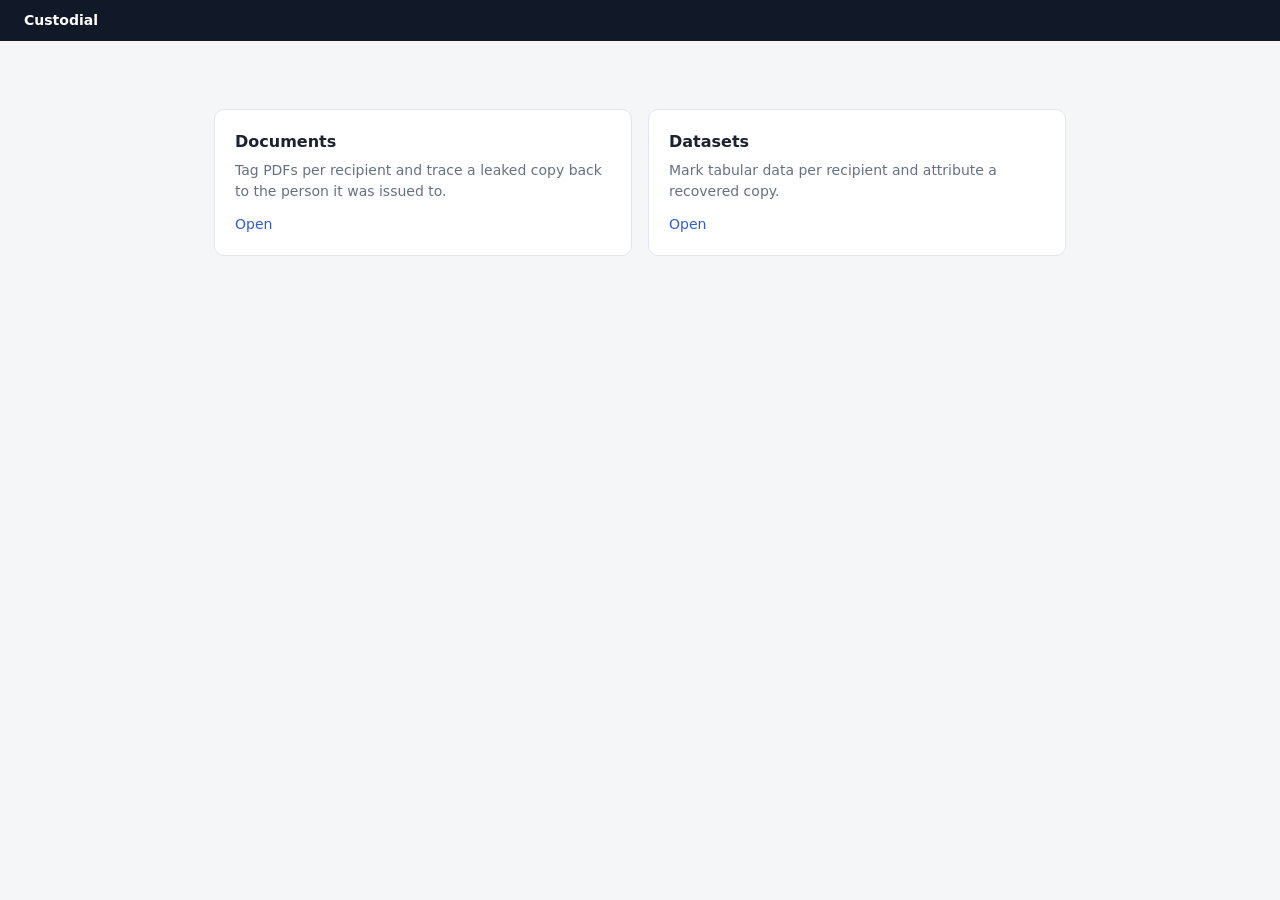
==== web/index.html @ a8378903 "save" ====
<!doctype html>
<html lang="en">
<head>
  <meta charset="utf-8">
  <meta name="viewport" content="width=device-width, initial-scale=1">
  <title>Custodial</title>
  <link rel="icon" href="data:image/svg+xml,%3Csvg xmlns=%27http://www.w3.org/2000/svg%27 viewBox=%270 0 16 16%27%3E%3Cpath d=%27M8 1l7 7-7 7-7-7z%27 fill=%27%232d5bd7%27/%3E%3C/svg%3E">
  <link rel="stylesheet" href="shared/style.css">
</head>
<body>
<header class="topbar">
  <span class="brand">
    <strong>Custodial</strong>
  </span>
</header>
<main class="landing">
  <div class="landing-grid">
    <a class="landing-card" href="document/">
      <h2>Documents</h2>
      <p>Tag PDFs per recipient and trace a leaked copy back to the person it was issued to.</p>
      <span class="go">Open</span>
    </a>
    <a class="landing-card" href="dataset/">
      <h2>Datasets</h2>
      <p>Mark tabular data per recipient and attribute a recovered copy.</p>
      <span class="go">Open</span>
    </a>
  </div>
</main>
</body>
</html>
---- web/shared/style.css ----
:root {
  --bg: #f5f6f8;
  --panel: #ffffff;
  --ink: #1b2230;
  --muted: #667085;
  --line: #e3e6eb;
  --accent: #2d5bd7;
  --accent-ink: #ffffff;
  --ok: #117a4a;
  --ok-bg: #e3f5ec;
  --warn: #9a5b00;
  --warn-bg: #fff3dc;
  --bad: #b42318;
  --bad-bg: #fde8e6;
  --off: #667085;
  --off-bg: #eef0f3;
  --radius: 10px;
  --mono: ui-monospace, "SF Mono", Menlo, Consolas, monospace;
}

* { box-sizing: border-box; }
body {
  margin: 0;
  font: 14px/1.5 system-ui, -apple-system, "Segoe UI", Roboto, sans-serif;
  color: var(--ink);
  background: var(--bg);
}
code, .mono { font-family: var(--mono); font-size: 12.5px; }
h1 { font-size: 22px; margin: 0 0 6px; }
h2 { font-size: 16px; margin: 0; }
h3 { font-size: 13px; text-transform: uppercase; letter-spacing: .04em; color: var(--muted); margin: 18px 0 8px; }
h4 { margin: 0 0 8px; font-size: 13px; }
a { color: var(--accent); }
.muted { color: var(--muted); }
.small { font-size: 12px; }

.topbar {
  position: sticky; top: 0; z-index: 5;
  display: flex; align-items: center; justify-content: space-between; flex-wrap: wrap; gap: 12px;
  padding: 10px 24px; background: #111827; color: #fff;
}
.brand { display: flex; gap: 10px; align-items: center; }
.brand small { display: block; color: #9aa4b2; font-size: 12px; }
.logo { font-size: 26px; color: #7ea2ff; }
.tabs { display: flex; gap: 4px; }
.tabs a {
  color: #cbd5e1; text-decoration: none; padding: 7px 14px; border-radius: 8px; font-weight: 500;
}
.tabs a:hover { background: #1f2937; }
.tabs a.active { background: #fff; color: #111827; }

main { max-width: 1240px; margin: 0 auto; padding: 20px 24px 60px; }
.intro { margin: 6px 0 18px; }
.intro p { margin: 0; color: var(--muted); max-width: 900px; }

.step {
  background: var(--panel); border: 1px solid var(--line); border-radius: var(--radius);
  padding: 18px 20px; margin-bottom: 16px;
}
.step > header { display: flex; align-items: center; gap: 10px; margin-bottom: 12px; }
.num {
  display: inline-grid; place-items: center; width: 26px; height: 26px; border-radius: 50%;
  background: var(--accent); color: var(--accent-ink); font-weight: 600; font-size: 13px;
}

.row { display: flex; align-items: center; }
.wrap { flex-wrap: wrap; }
.gap { gap: 10px 14px; }
.split { display: grid; grid-template-columns: minmax(0, 1fr) 320px; gap: 20px; }
.aside { border-left: 1px solid var(--line); padding-left: 20px; }
@media (max-width: 900px) {
  .split { grid-template-columns: 1fr; }
  .aside { border-left: 0; padding-left: 0; }
}

label { display: inline-flex; align-items: center; gap: 6px; }
input[type=text], input:not([type]), input[type=number], select {
  font: inherit; padding: 6px 9px; border: 1px solid var(--line); border-radius: 7px; background: #fff; min-width: 0;
}
input[type=number] { width: 90px; }
button, .button {
  font: inherit; font-weight: 500; cursor: pointer; border-radius: 8px; padding: 7px 14px;
  border: 1px solid var(--accent); background: var(--accent); color: var(--accent-ink); text-decoration: none;
}
button:hover { filter: brightness(1.08); }
button.secondary, .button.link { background: #fff; color: var(--accent); }
button:disabled { opacity: .55; cursor: progress; }
.file { cursor: pointer; }
.file input { display: none; }
.file span { border: 1px dashed var(--accent); color: var(--accent); padding: 6px 12px; border-radius: 8px; }

fieldset.checks { border: 1px solid var(--line); border-radius: 8px; padding: 4px 12px 8px; display: flex; gap: 14px; flex-wrap: wrap; }
fieldset.checks legend { font-size: 12px; color: var(--muted); padding: 0 4px; }
.checks.col { display: flex; flex-direction: column; align-items: flex-start; gap: 6px; }
.checks.col label { display: block; }
.checks.col input { margin: 0 6px 0 0; vertical-align: -2px; }
.checks.col small { display: block; margin: 1px 0 0 22px; }
.warn-inline { font-size: 11px; background: var(--warn-bg); color: var(--warn); padding: 0 6px; border-radius: 10px; white-space: nowrap; }

.table-wrap { overflow-x: auto; border: 1px solid var(--line); border-radius: 8px; }
table { border-collapse: collapse; width: 100%; font-size: 13px; }
th, td { padding: 6px 10px; border-bottom: 1px solid var(--line); text-align: left; white-space: nowrap; vertical-align: top; }
th { background: #f8f9fb; font-weight: 600; color: #475467; position: sticky; top: 0; }
tr:last-child td { border-bottom: 0; }
td.num-cell { text-align: right; font-variant-numeric: tabular-nums; }
td.wrap-cell { white-space: normal; min-width: 220px; }
.empty { padding: 14px; color: var(--muted); }
th.hl, td.hl { background: #fffbe6; }

.spec { margin: 0; padding: 0; list-style: none; }
.spec li { padding: 5px 0; border-bottom: 1px dashed var(--line); display: flex; justify-content: space-between; gap: 8px; }
.spec li span { color: var(--muted); font-size: 12px; text-align: right; }

.badge { display: inline-block; font-size: 11px; padding: 1px 7px; border-radius: 10px; background: var(--off-bg); color: #344054; margin-right: 3px; }
.badge.on { background: #e5ecff; color: var(--accent); }

.attack-grid { display: grid; grid-template-columns: repeat(auto-fit, minmax(240px, 1fr)); gap: 12px; margin: 12px 0; }
.attack-box { border: 1px solid var(--line); border-radius: 8px; padding: 12px; display: flex; flex-direction: column; gap: 8px; }
.attack-box label { justify-content: space-between; }
.range input { flex: 1; }
.range output { width: 44px; text-align: right; font-variant-numeric: tabular-nums; }

.report { display: flex; flex-direction: column; gap: 12px; }
.verdict {
  display: flex; gap: 16px; align-items: center; flex-wrap: wrap;
  border-radius: var(--radius); padding: 14px 16px; border: 1px solid var(--line);
}
.verdict.attributed { background: var(--ok-bg); border-color: #b7e3cb; }
.verdict.inconclusive { background: var(--warn-bg); border-color: #f3d9a6; }
.verdict.absent { background: var(--off-bg); }
.verdict.wrong { background: var(--bad-bg); border-color: #f6c1bb; }
.verdict .big { font-size: 18px; font-weight: 600; }
.verdict .truth { margin-left: auto; font-size: 13px; }

.cards { display: grid; grid-template-columns: repeat(auto-fit, minmax(260px, 1fr)); gap: 10px; }
.card { border: 1px solid var(--line); border-radius: 8px; padding: 12px; display: flex; flex-direction: column; gap: 6px; }
.card .top { display: flex; justify-content: space-between; align-items: center; gap: 8px; }
.card .stage { font-size: 11px; color: var(--muted); text-transform: uppercase; letter-spacing: .04em; }
.card .who { font-weight: 600; }
.card .detail { font-size: 12.5px; color: #475467; }
.card .survives { font-size: 11.5px; color: var(--muted); border-top: 1px dashed var(--line); padding-top: 6px; }
.card .conf { font-size: 12px; }
.rank { font-size: 12px; margin: 0; padding-left: 16px; color: #475467; }

.pill { display: inline-block; font-size: 11.5px; font-weight: 600; padding: 2px 9px; border-radius: 12px; white-space: nowrap; }
.pill.attributed { background: var(--ok-bg); color: var(--ok); }
.pill.inconclusive { background: var(--warn-bg); color: var(--warn); }
.pill.absent, .pill.na { background: var(--off-bg); color: var(--off); }
.pill.wrong { background: var(--bad-bg); color: var(--bad); }

.matrix td, .matrix th { text-align: center; }
.matrix td:first-child, .matrix th:first-child { text-align: left; white-space: normal; min-width: 240px; }
.matrix th { white-space: normal; }
.matrix .sym { font-size: 15px; font-weight: 700; }
.matrix .sym.attributed { color: var(--ok); }
.matrix .sym.wrong { color: var(--bad); }
.matrix .sym.inconclusive { color: var(--warn); }
.matrix .sym.absent, .matrix .sym.na { color: #98a2b3; }
.matrix td.verdict-col { border-left: 2px solid var(--line); }
.legend { display: flex; gap: 16px; flex-wrap: wrap; font-size: 12px; color: var(--muted); margin: 8px 0; }

.limits { background: #fff; border: 1px dashed #c9ced6; border-radius: var(--radius); padding: 6px 20px 10px; color: #475467; }
.limits ul { margin: 0; padding-left: 18px; }
.limits li { margin: 4px 0; }

.toast {
  position: fixed; bottom: 20px; left: 50%; transform: translateX(-50%);
  background: #111827; color: #fff; padding: 9px 16px; border-radius: 8px; box-shadow: 0 6px 20px rgba(0,0,0,.2); z-index: 20;
}
.toast.error { background: var(--bad); }
.spinner::after { content: " …"; animation: blink 1s infinite; }
@keyframes blink { 50% { opacity: .2; } }

a.brand { color: inherit; text-decoration: none; }

/* ---- Verify ---- */
.context { display: flex; gap: 6px; flex-wrap: wrap; align-items: center; margin-bottom: 12px; }
.dropzone {
  display: flex; flex-direction: column; align-items: center; justify-content: center; gap: 4px;
  min-height: 190px; padding: 24px; text-align: center; cursor: pointer;
  background: var(--panel); border: 2px dashed #b7c3dc; border-radius: var(--radius);
  transition: background .15s, border-color .15s;
}
.dropzone:hover, .dropzone:focus-visible { border-color: var(--accent); outline: none; }
.dropzone.over { background: #eef3ff; border-color: var(--accent); }
.dropzone input { display: none; }
.dropzone b { font-size: 16px; }
.drop-icon { font-size: 34px; color: var(--accent); line-height: 1; }

.verify-results { display: flex; flex-direction: column; gap: 12px; margin-top: 16px; }
.verify-card {
  background: var(--panel); border: 1px solid var(--line); border-left: 5px solid var(--off-bg);
  border-radius: var(--radius); padding: 14px 18px; display: flex; flex-direction: column; gap: 10px;
}
.verify-card.attributed { border-left-color: #3fae78; }
.verify-card.inconclusive { border-left-color: #e0a63a; }
.verify-card.absent { border-left-color: #b8c0cc; }
.verify-card.error { border-left-color: var(--bad); }
.vc-head { display: flex; justify-content: space-between; gap: 12px; flex-wrap: wrap; overflow-wrap: anywhere; }
.vc-status { display: flex; flex-direction: column; gap: 2px; }
.vc-status .big { font-size: 20px; font-weight: 650; }
.verify-card.attributed .big { color: var(--ok); }
.verify-card.inconclusive .big { color: var(--warn); }
.verify-card.error .big { color: var(--bad); }
.layer-chips { display: flex; gap: 8px; flex-wrap: wrap; }
.chip { font-size: 12.5px; border: 1px solid var(--line); border-radius: 14px; padding: 2px 10px 2px 3px; white-space: nowrap; }
.verify-card details summary { cursor: pointer; color: var(--accent); font-size: 13px; margin-bottom: 8px; }

/* ---- Landing ---- */
.landing { max-width: 900px; margin: 30px auto; }
.landing-grid { display: grid; grid-template-columns: repeat(auto-fit, minmax(280px, 1fr)); gap: 16px; margin-top: 18px; }
.landing-card {
  display: block; background: var(--panel); border: 1px solid var(--line); border-radius: var(--radius);
  padding: 20px; color: inherit; text-decoration: none;
}
.landing-card:hover { border-color: var(--accent); box-shadow: 0 0 0 3px #dbe4ff; }
.landing-card h2 { margin-bottom: 6px; }
.landing-card p { margin: 0; color: var(--muted); }
.landing-card .go { display: inline-block; margin-top: 12px; color: var(--accent); font-weight: 500; }

/* ---- Tag wizard ---- */
.wizard { max-width: 820px; margin: 8px auto 40px; scroll-margin-top: 80px; }
.wizard-head { text-align: center; margin: 10px 0 22px; }
.wizard-head h1 { font-size: 26px; }
.wizard-head p { margin: 0 auto; max-width: 560px; }

.stepper { list-style: none; display: flex; gap: 8px; padding: 0; margin: 0 0 16px; counter-reset: s; }
.stepper li { flex: 1; position: relative; }
.stepper li + li::before {
  content: ""; position: absolute; left: -8px; top: 50%; width: 8px; height: 2px; background: var(--line);
}
.stepper button {
  width: 100%; display: flex; align-items: center; gap: 10px; text-align: left;
  background: var(--panel); color: var(--ink); border: 1px solid var(--line); border-radius: var(--radius); padding: 10px 12px;
}
.stepper button:hover:not(:disabled) { filter: none; border-color: #b7c3dc; }
.stepper button:disabled { opacity: 1; cursor: default; }
.stepper .dot {
  flex: none; display: grid; place-items: center; width: 28px; height: 28px; border-radius: 50%;
  background: var(--off-bg); color: var(--muted); font-weight: 600; font-size: 13px;
}
.stepper .label { display: flex; flex-direction: column; line-height: 1.25; min-width: 0; }
.stepper small { color: var(--muted); font-size: 12px; }
.stepper li.active button { border-color: var(--accent); box-shadow: 0 0 0 3px #dbe4ff; }
.stepper li.active .dot { background: var(--accent); color: #fff; }
.stepper li.done .dot { background: var(--ok-bg); color: var(--ok); }
.stepper li.locked .label { opacity: .55; }
@media (max-width: 620px) {
  .stepper small { display: none; }
  .stepper button { flex-direction: column; text-align: center; gap: 4px; padding: 8px 4px; }
}

.wizard-card { background: var(--panel); border: 1px solid var(--line); border-radius: 14px; padding: 26px 28px; box-shadow: 0 1px 2px rgba(16,24,40,.04), 0 8px 24px rgba(16,24,40,.05); }
@media (max-width: 620px) { .wizard-card { padding: 18px 16px; } }
.wstep h2 { font-size: 19px; margin-bottom: 2px; }
.wstep > p.muted { margin: 0 0 18px; }
.wizard-foot { display: flex; justify-content: space-between; align-items: center; gap: 10px; flex-wrap: wrap; margin-top: 22px; padding-top: 18px; border-top: 1px solid var(--line); }
.wizard-foot button, .wizard-foot .button { padding: 9px 18px; }
.center { text-align: center; }
.linklike { background: none; border: 0; padding: 0; color: var(--accent); font: inherit; text-decoration: underline; cursor: pointer; }
.linklike:hover { filter: none; color: #1d44b8; }
.dropzone.busy { pointer-events: none; opacity: .75; }
.dropzone.busy .drop-icon { animation: blink 1s infinite; }

.doc-card { display: flex; align-items: center; gap: 14px; border: 1px solid var(--line); border-radius: var(--radius); padding: 14px 16px; flex-wrap: wrap; }
.doc-icon { flex: none; width: 44px; height: 54px; border-radius: 6px; background: #fde8e6; color: var(--bad); font-weight: 700; font-size: 12px; display: grid; place-items: center; border: 1px solid #f6c1bb; }
.doc-body { flex: 1; min-width: 200px; display: flex; flex-direction: column; gap: 2px; overflow-wrap: anywhere; }
.doc-actions { display: flex; gap: 8px; }
.notes { margin: 12px 0 0; padding: 10px 14px 10px 30px; background: #f5f7fb; border-radius: 8px; font-size: 12.5px; color: #475467; }
.notes li + li { margin-top: 4px; }

.recip-toolbar { display: flex; justify-content: space-between; align-items: center; margin-bottom: 8px; padding: 0 4px; }
.recip-list { display: grid; gap: 8px; }
.recip {
  display: flex; align-items: center; gap: 10px; padding: 9px 12px; cursor: pointer;
  border: 1px solid var(--line); border-radius: var(--radius); background: var(--panel);
}
.recip:hover { border-color: #b7c3dc; }
.recip.selected { border-color: var(--accent); background: #f5f8ff; }
.recip .who, .copy .who { flex: 1; display: flex; flex-direction: column; line-height: 1.3; min-width: 0; }
.recip .badge { white-space: nowrap; }
.avatar {
  flex: none; display: grid; place-items: center; width: 34px; height: 34px; border-radius: 50%;
  background: #e5ecff; color: var(--accent); font-weight: 600; font-size: 12.5px;
}
.recip-add { display: grid; grid-template-columns: 2fr 1.4fr 1.4fr auto; gap: 8px; margin-top: 10px; }
@media (max-width: 620px) { .recip-add { grid-template-columns: 1fr 1fr; } }
.settings { margin-top: 18px; border: 1px solid var(--line); border-radius: var(--radius); padding: 10px 14px; }
.settings summary { cursor: pointer; font-weight: 600; }
.settings .checks { margin-top: 10px; }

.success-head { display: flex; gap: 14px; align-items: flex-start; margin-bottom: 16px; }
.success-head p { margin: 2px 0 0; }
.success-mark { flex: none; display: grid; place-items: center; width: 40px; height: 40px; border-radius: 50%; background: var(--ok-bg); color: var(--ok); font-size: 20px; font-weight: 700; }
.copy-list { display: flex; flex-direction: column; border: 1px solid var(--line); border-radius: var(--radius); }
.copy { display: flex; align-items: center; gap: 12px; padding: 12px 14px; flex-wrap: wrap; }
.copy + .copy { border-top: 1px solid var(--line); }
.copy .copy-file { flex: 1.3; display: flex; flex-direction: column; min-width: 180px; overflow-wrap: anywhere; line-height: 1.3; }
.copy .fname { font-size: 13px; }
.button.secondary-btn { background: #fff; color: var(--accent); }
.button[hidden] { display: none; }
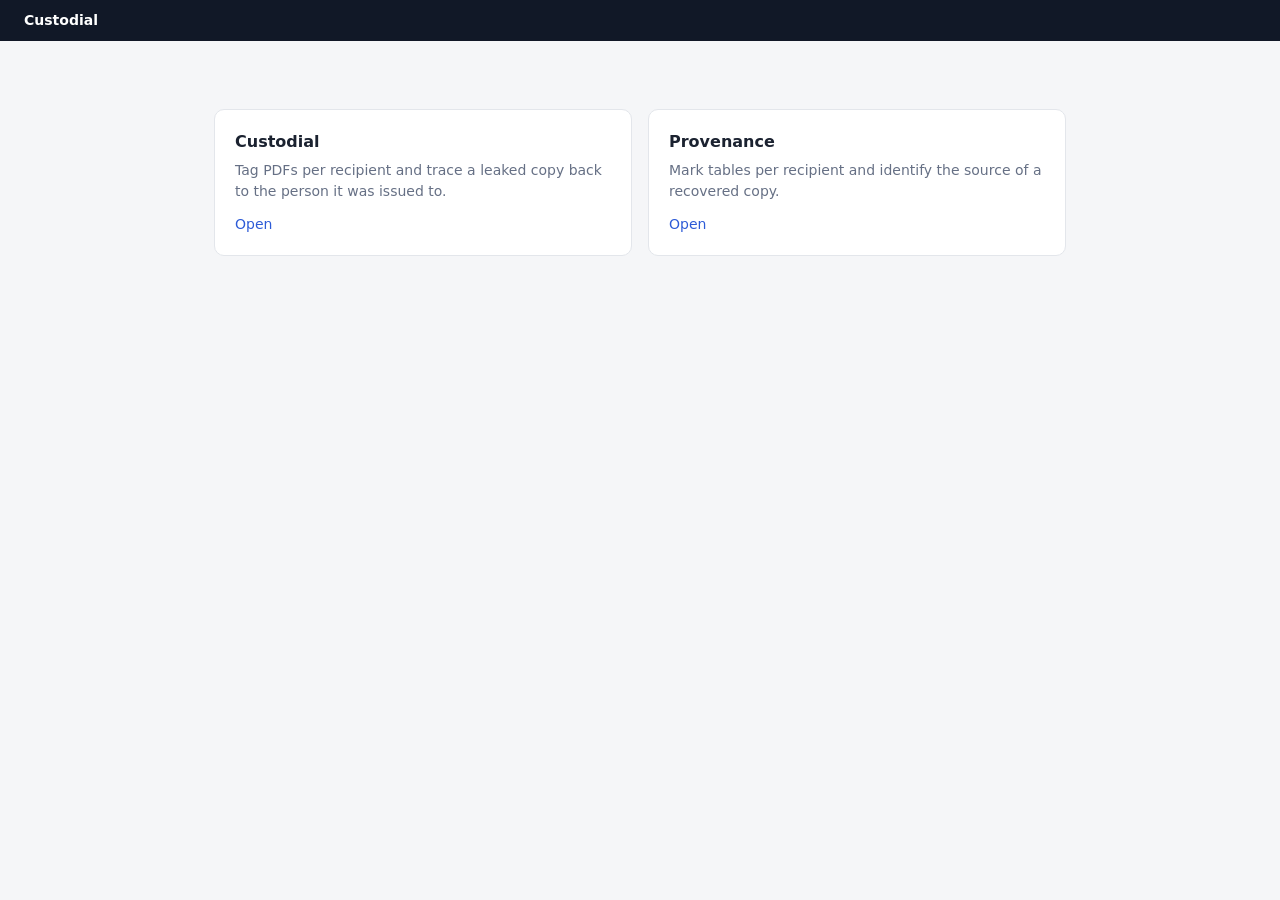
==== commit b7ffe477: "save" ====
--- a/web/index.html
+++ b/web/index.html
@@ -16,13 +16,13 @@
 <main class="landing">
   <div class="landing-grid">
     <a class="landing-card" href="document/">
-      <h2>Documents</h2>
+      <h2>Custodial</h2>
       <p>Tag PDFs per recipient and trace a leaked copy back to the person it was issued to.</p>
       <span class="go">Open</span>
     </a>
-    <a class="landing-card" href="dataset/">
-      <h2>Datasets</h2>
-      <p>Mark tabular data per recipient and attribute a recovered copy.</p>
+    <a class="landing-card" href="provenance/">
+      <h2>Provenance</h2>
+      <p>Mark tables per recipient and identify the source of a recovered copy.</p>
       <span class="go">Open</span>
     </a>
   </div>
--- a/web/shared/style.css
+++ b/web/shared/style.css
@@ -299,3 +299,5 @@
 .copy .fname { font-size: 13px; }
 .button.secondary-btn { background: #fff; color: var(--accent); }
 .button[hidden] { display: none; }
+.doc-icon.csv { background: #e3f5ec; color: var(--ok); border-color: #b7e3cb; }
+.recip .linklike { font-size: 12px; }
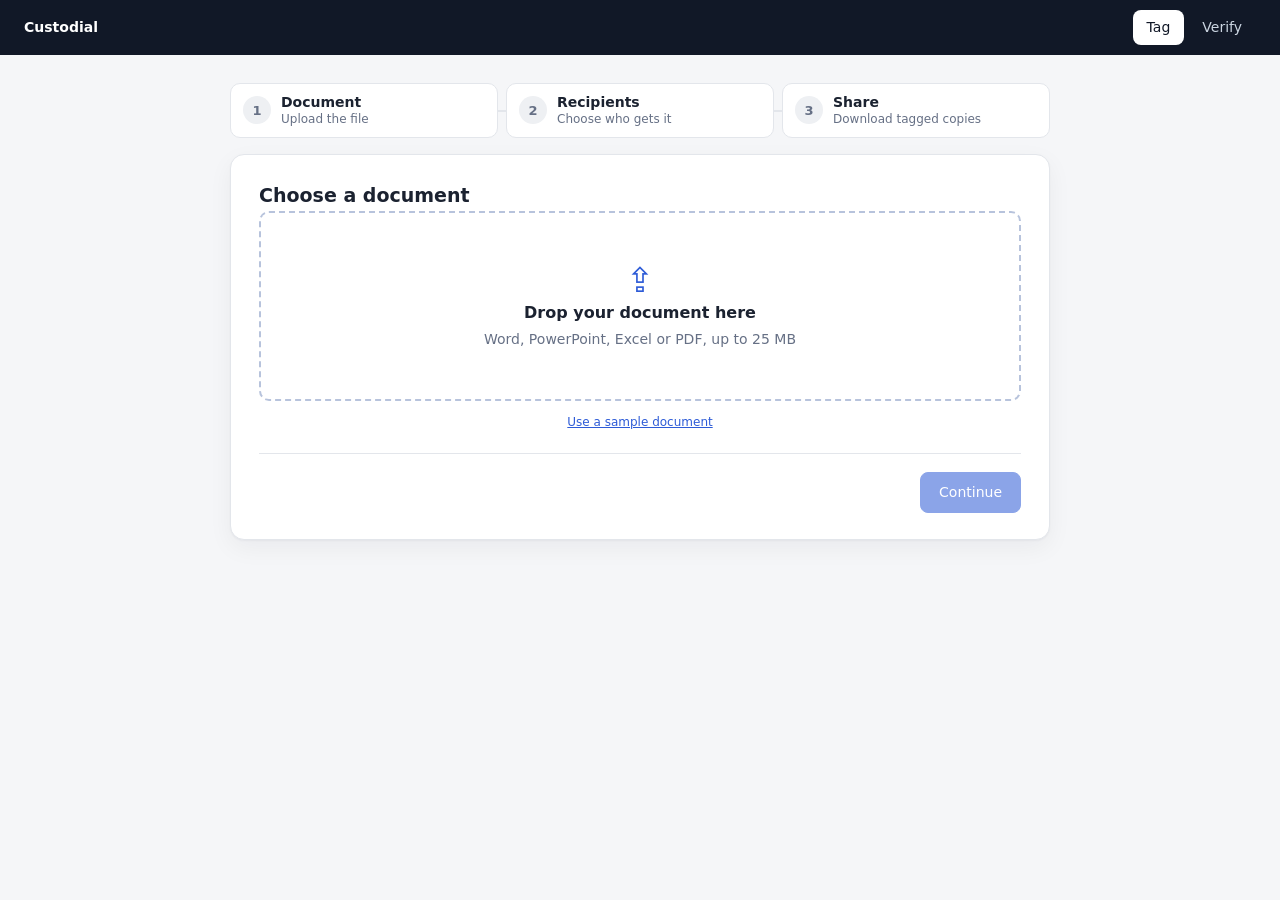
==== commit c036f809: "save" ====
--- a/web/index.html
+++ b/web/index.html
@@ -5,27 +5,136 @@
   <meta name="viewport" content="width=device-width, initial-scale=1">
   <title>Custodial</title>
   <link rel="icon" href="data:image/svg+xml,%3Csvg xmlns=%27http://www.w3.org/2000/svg%27 viewBox=%270 0 16 16%27%3E%3Cpath d=%27M8 1l7 7-7 7-7-7z%27 fill=%27%232d5bd7%27/%3E%3C/svg%3E">
-  <link rel="stylesheet" href="shared/style.css">
+  <link rel="stylesheet" href="style.css">
 </head>
 <body>
 <header class="topbar">
   <span class="brand">
-    <strong>Custodial</strong>
+    <span>
+      <strong>Custodial</strong>
+    </span>
   </span>
+  <nav class="tabs" role="tablist">
+    <a href="#tag" role="tab" data-tab="tag">Tag</a>
+    <a href="#verify" role="tab" data-tab="verify">Verify</a>
+  </nav>
 </header>
-<main class="landing">
-  <div class="landing-grid">
-    <a class="landing-card" href="document/">
-      <h2>Custodial</h2>
-      <p>Tag PDFs per recipient and trace a leaked copy back to the person it was issued to.</p>
-      <span class="go">Open</span>
-    </a>
-    <a class="landing-card" href="provenance/">
-      <h2>Provenance</h2>
-      <p>Mark tables per recipient and identify the source of a recovered copy.</p>
-      <span class="go">Open</span>
-    </a>
-  </div>
+
+<main>
+  <!-- ================================ TAG ================================ -->
+  <section id="tag" class="module" hidden>
+    <div class="wizard">
+
+      <ol class="stepper" id="tag-stepper">
+        <li><button type="button" data-step="1"><span class="dot">1</span><span class="label"><b>Document</b><small>Upload the file</small></span></button></li>
+        <li><button type="button" data-step="2"><span class="dot">2</span><span class="label"><b>Recipients</b><small>Choose who gets it</small></span></button></li>
+        <li><button type="button" data-step="3"><span class="dot">3</span><span class="label"><b>Share</b><small>Download tagged copies</small></span></button></li>
+      </ol>
+
+      <div class="wizard-card">
+        <!-- Step 1 -->
+        <div class="wstep" id="tag-step-1">
+          <h2>Choose a document</h2>
+          <div id="tag-upload">
+            <label id="tag-drop" class="dropzone" tabindex="0">
+              <input id="tag-file" type="file" accept=".pdf,.docx,.pptx,.xlsx,.txt">
+              <span class="drop-icon" aria-hidden="true">⇪</span>
+              <b id="tag-drop-title">Drop your document here</b>
+              <span class="muted" id="tag-drop-hint">Word, PowerPoint, Excel or PDF, up to 25 MB</span>
+            </label>
+            <p class="center small"><button type="button" class="linklike" id="tag-sample">Use a sample document</button></p>
+          </div>
+
+          <div id="tag-doc" hidden>
+            <div class="doc-card">
+              <div class="doc-icon" id="tag-doc-icon" aria-hidden="true">PDF</div>
+              <div class="doc-body">
+                <b id="tag-doc-title"></b>
+                <span class="muted small" id="tag-doc-meta"></span>
+              </div>
+              <div class="doc-actions">
+                <a class="button link" id="tag-preview" href="/api/master.pdf" target="_blank" rel="noopener">Preview</a>
+                <button type="button" class="secondary" id="tag-replace">Replace</button>
+              </div>
+            </div>
+            <ul id="tag-doc-notes" class="notes" hidden></ul>
+          </div>
+
+          <div class="wizard-foot">
+            <span></span>
+            <button type="button" id="tag-next-1" disabled>Continue</button>
+          </div>
+        </div>
+
+        <!-- Step 2 -->
+        <div class="wstep" id="tag-step-2" hidden>
+          <h2>Recipients</h2>
+
+          <div class="recip-toolbar">
+            <label><input type="checkbox" id="tag-all"> Select all</label>
+            <span id="tag-count" class="muted small"></span>
+          </div>
+          <div id="tag-recipients" class="recip-list"></div>
+
+          <form id="tag-add" class="recip-add">
+            <input name="name" placeholder="Name" required>
+            <input name="role" placeholder="Role">
+            <select name="unit" aria-label="Unit"></select>
+            <button type="submit" class="secondary">Add</button>
+          </form>
+
+          <details class="settings">
+            <summary>Protection layers <span id="tag-layer-summary" class="muted small"></span></summary>
+            <div id="doc-layers" class="checks col"></div>
+          </details>
+
+          <div class="wizard-foot">
+            <button type="button" class="secondary" id="tag-back-2">Back</button>
+            <button type="button" id="tag-create" disabled>Create tagged copies</button>
+          </div>
+        </div>
+
+        <!-- Step 3 -->
+        <div class="wstep" id="tag-step-3" hidden>
+          <div class="success-head">
+            <span class="success-mark" aria-hidden="true">✓</span>
+            <div>
+              <h2 id="tag-ready-title">Copies ready</h2>
+              <p class="muted">Send each file only to its named recipient.</p>
+            </div>
+          </div>
+          <div id="tag-copies" class="copy-list"></div>
+          <div class="wizard-foot">
+            <button type="button" class="secondary" id="tag-back-3">Back</button>
+            <a id="tag-zip" class="button" href="#">Download all (.zip)</a>
+          </div>
+          <p class="center small muted"><button type="button" class="linklike" id="tag-restart">Share another document</button></p>
+        </div>
+      </div>
+    </div>
+  </section>
+
+  <!-- =============================== VERIFY =============================== -->
+  <section id="verify" class="module" hidden>
+    <div class="intro">
+      <h1>Verify a file</h1>
+      <p>Check a recovered file against the issuance log.</p>
+    </div>
+
+    <div id="verify-context" class="context"></div>
+
+    <label id="dropzone" class="dropzone" tabindex="0">
+      <input id="verify-input" type="file" multiple accept=".pdf,.docx,.pptx,.xlsx,.png,.jpg,.jpeg,.txt">
+      <span class="drop-icon" aria-hidden="true">⇩</span>
+      <b>Drop files here</b>
+      <span class="muted" id="verify-hint">PDF, PNG or JPEG, up to 25 MB</span>
+    </label>
+
+    <div id="verify-results" class="verify-results"></div>
+  </section>
 </main>
+
+<div id="toast" class="toast" hidden></div>
+<script type="module" src="app.js"></script>
 </body>
 </html>
--- a/web/style.css
+++ b/web/style.css
@@ -0,0 +1,303 @@
+:root {
+  --bg: #f5f6f8;
+  --panel: #ffffff;
+  --ink: #1b2230;
+  --muted: #667085;
+  --line: #e3e6eb;
+  --accent: #2d5bd7;
+  --accent-ink: #ffffff;
+  --ok: #117a4a;
+  --ok-bg: #e3f5ec;
+  --warn: #9a5b00;
+  --warn-bg: #fff3dc;
+  --bad: #b42318;
+  --bad-bg: #fde8e6;
+  --off: #667085;
+  --off-bg: #eef0f3;
+  --radius: 10px;
+  --mono: ui-monospace, "SF Mono", Menlo, Consolas, monospace;
+}
+
+* { box-sizing: border-box; }
+body {
+  margin: 0;
+  font: 14px/1.5 system-ui, -apple-system, "Segoe UI", Roboto, sans-serif;
+  color: var(--ink);
+  background: var(--bg);
+}
+code, .mono { font-family: var(--mono); font-size: 12.5px; }
+h1 { font-size: 22px; margin: 0 0 6px; }
+h2 { font-size: 16px; margin: 0; }
+h3 { font-size: 13px; text-transform: uppercase; letter-spacing: .04em; color: var(--muted); margin: 18px 0 8px; }
+h4 { margin: 0 0 8px; font-size: 13px; }
+a { color: var(--accent); }
+.muted { color: var(--muted); }
+.small { font-size: 12px; }
+
+.topbar {
+  position: sticky; top: 0; z-index: 5;
+  display: flex; align-items: center; justify-content: space-between; flex-wrap: wrap; gap: 12px;
+  padding: 10px 24px; background: #111827; color: #fff;
+}
+.brand { display: flex; gap: 10px; align-items: center; }
+.brand small { display: block; color: #9aa4b2; font-size: 12px; }
+.logo { font-size: 26px; color: #7ea2ff; }
+.tabs { display: flex; gap: 4px; }
+.tabs a {
+  color: #cbd5e1; text-decoration: none; padding: 7px 14px; border-radius: 8px; font-weight: 500;
+}
+.tabs a:hover { background: #1f2937; }
+.tabs a.active { background: #fff; color: #111827; }
+
+main { max-width: 1240px; margin: 0 auto; padding: 20px 24px 60px; }
+.intro { margin: 6px 0 18px; }
+.intro p { margin: 0; color: var(--muted); max-width: 900px; }
+
+.step {
+  background: var(--panel); border: 1px solid var(--line); border-radius: var(--radius);
+  padding: 18px 20px; margin-bottom: 16px;
+}
+.step > header { display: flex; align-items: center; gap: 10px; margin-bottom: 12px; }
+.num {
+  display: inline-grid; place-items: center; width: 26px; height: 26px; border-radius: 50%;
+  background: var(--accent); color: var(--accent-ink); font-weight: 600; font-size: 13px;
+}
+
+.row { display: flex; align-items: center; }
+.wrap { flex-wrap: wrap; }
+.gap { gap: 10px 14px; }
+.split { display: grid; grid-template-columns: minmax(0, 1fr) 320px; gap: 20px; }
+.aside { border-left: 1px solid var(--line); padding-left: 20px; }
+@media (max-width: 900px) {
+  .split { grid-template-columns: 1fr; }
+  .aside { border-left: 0; padding-left: 0; }
+}
+
+label { display: inline-flex; align-items: center; gap: 6px; }
+input[type=text], input:not([type]), input[type=number], select {
+  font: inherit; padding: 6px 9px; border: 1px solid var(--line); border-radius: 7px; background: #fff; min-width: 0;
+}
+input[type=number] { width: 90px; }
+button, .button {
+  font: inherit; font-weight: 500; cursor: pointer; border-radius: 8px; padding: 7px 14px;
+  border: 1px solid var(--accent); background: var(--accent); color: var(--accent-ink); text-decoration: none;
+}
+button:hover { filter: brightness(1.08); }
+button.secondary, .button.link { background: #fff; color: var(--accent); }
+button:disabled { opacity: .55; cursor: progress; }
+.file { cursor: pointer; }
+.file input { display: none; }
+.file span { border: 1px dashed var(--accent); color: var(--accent); padding: 6px 12px; border-radius: 8px; }
+
+fieldset.checks { border: 1px solid var(--line); border-radius: 8px; padding: 4px 12px 8px; display: flex; gap: 14px; flex-wrap: wrap; }
+fieldset.checks legend { font-size: 12px; color: var(--muted); padding: 0 4px; }
+.checks.col { display: flex; flex-direction: column; align-items: flex-start; gap: 6px; }
+.checks.col label { display: block; }
+.checks.col input { margin: 0 6px 0 0; vertical-align: -2px; }
+.checks.col small { display: block; margin: 1px 0 0 22px; }
+.warn-inline { font-size: 11px; background: var(--warn-bg); color: var(--warn); padding: 0 6px; border-radius: 10px; white-space: nowrap; }
+
+.table-wrap { overflow-x: auto; border: 1px solid var(--line); border-radius: 8px; }
+table { border-collapse: collapse; width: 100%; font-size: 13px; }
+th, td { padding: 6px 10px; border-bottom: 1px solid var(--line); text-align: left; white-space: nowrap; vertical-align: top; }
+th { background: #f8f9fb; font-weight: 600; color: #475467; position: sticky; top: 0; }
+tr:last-child td { border-bottom: 0; }
+td.num-cell { text-align: right; font-variant-numeric: tabular-nums; }
+td.wrap-cell { white-space: normal; min-width: 220px; }
+.empty { padding: 14px; color: var(--muted); }
+th.hl, td.hl { background: #fffbe6; }
+
+.spec { margin: 0; padding: 0; list-style: none; }
+.spec li { padding: 5px 0; border-bottom: 1px dashed var(--line); display: flex; justify-content: space-between; gap: 8px; }
+.spec li span { color: var(--muted); font-size: 12px; text-align: right; }
+
+.badge { display: inline-block; font-size: 11px; padding: 1px 7px; border-radius: 10px; background: var(--off-bg); color: #344054; margin-right: 3px; }
+.badge.on { background: #e5ecff; color: var(--accent); }
+
+.attack-grid { display: grid; grid-template-columns: repeat(auto-fit, minmax(240px, 1fr)); gap: 12px; margin: 12px 0; }
+.attack-box { border: 1px solid var(--line); border-radius: 8px; padding: 12px; display: flex; flex-direction: column; gap: 8px; }
+.attack-box label { justify-content: space-between; }
+.range input { flex: 1; }
+.range output { width: 44px; text-align: right; font-variant-numeric: tabular-nums; }
+
+.report { display: flex; flex-direction: column; gap: 12px; }
+.verdict {
+  display: flex; gap: 16px; align-items: center; flex-wrap: wrap;
+  border-radius: var(--radius); padding: 14px 16px; border: 1px solid var(--line);
+}
+.verdict.attributed { background: var(--ok-bg); border-color: #b7e3cb; }
+.verdict.inconclusive { background: var(--warn-bg); border-color: #f3d9a6; }
+.verdict.absent { background: var(--off-bg); }
+.verdict.wrong { background: var(--bad-bg); border-color: #f6c1bb; }
+.verdict .big { font-size: 18px; font-weight: 600; }
+.verdict .truth { margin-left: auto; font-size: 13px; }
+
+.cards { display: grid; grid-template-columns: repeat(auto-fit, minmax(260px, 1fr)); gap: 10px; }
+.card { border: 1px solid var(--line); border-radius: 8px; padding: 12px; display: flex; flex-direction: column; gap: 6px; }
+.card .top { display: flex; justify-content: space-between; align-items: center; gap: 8px; }
+.card .stage { font-size: 11px; color: var(--muted); text-transform: uppercase; letter-spacing: .04em; }
+.card .who { font-weight: 600; }
+.card .detail { font-size: 12.5px; color: #475467; }
+.card .survives { font-size: 11.5px; color: var(--muted); border-top: 1px dashed var(--line); padding-top: 6px; }
+.card .conf { font-size: 12px; }
+.rank { font-size: 12px; margin: 0; padding-left: 16px; color: #475467; }
+
+.pill { display: inline-block; font-size: 11.5px; font-weight: 600; padding: 2px 9px; border-radius: 12px; white-space: nowrap; }
+.pill.attributed { background: var(--ok-bg); color: var(--ok); }
+.pill.inconclusive { background: var(--warn-bg); color: var(--warn); }
+.pill.absent, .pill.na { background: var(--off-bg); color: var(--off); }
+.pill.wrong { background: var(--bad-bg); color: var(--bad); }
+
+.matrix td, .matrix th { text-align: center; }
+.matrix td:first-child, .matrix th:first-child { text-align: left; white-space: normal; min-width: 240px; }
+.matrix th { white-space: normal; }
+.matrix .sym { font-size: 15px; font-weight: 700; }
+.matrix .sym.attributed { color: var(--ok); }
+.matrix .sym.wrong { color: var(--bad); }
+.matrix .sym.inconclusive { color: var(--warn); }
+.matrix .sym.absent, .matrix .sym.na { color: #98a2b3; }
+.matrix td.verdict-col { border-left: 2px solid var(--line); }
+.legend { display: flex; gap: 16px; flex-wrap: wrap; font-size: 12px; color: var(--muted); margin: 8px 0; }
+
+.limits { background: #fff; border: 1px dashed #c9ced6; border-radius: var(--radius); padding: 6px 20px 10px; color: #475467; }
+.limits ul { margin: 0; padding-left: 18px; }
+.limits li { margin: 4px 0; }
+
+.toast {
+  position: fixed; bottom: 20px; left: 50%; transform: translateX(-50%);
+  background: #111827; color: #fff; padding: 9px 16px; border-radius: 8px; box-shadow: 0 6px 20px rgba(0,0,0,.2); z-index: 20;
+}
+.toast.error { background: var(--bad); }
+.spinner::after { content: " …"; animation: blink 1s infinite; }
+@keyframes blink { 50% { opacity: .2; } }
+
+a.brand { color: inherit; text-decoration: none; }
+
+/* ---- Verify ---- */
+.context { display: flex; gap: 6px; flex-wrap: wrap; align-items: center; margin-bottom: 12px; }
+.dropzone {
+  display: flex; flex-direction: column; align-items: center; justify-content: center; gap: 4px;
+  min-height: 190px; padding: 24px; text-align: center; cursor: pointer;
+  background: var(--panel); border: 2px dashed #b7c3dc; border-radius: var(--radius);
+  transition: background .15s, border-color .15s;
+}
+.dropzone:hover, .dropzone:focus-visible { border-color: var(--accent); outline: none; }
+.dropzone.over { background: #eef3ff; border-color: var(--accent); }
+.dropzone input { display: none; }
+.dropzone b { font-size: 16px; }
+.drop-icon { font-size: 34px; color: var(--accent); line-height: 1; }
+
+.verify-results { display: flex; flex-direction: column; gap: 12px; margin-top: 16px; }
+.verify-card {
+  background: var(--panel); border: 1px solid var(--line); border-left: 5px solid var(--off-bg);
+  border-radius: var(--radius); padding: 14px 18px; display: flex; flex-direction: column; gap: 10px;
+}
+.verify-card.attributed { border-left-color: #3fae78; }
+.verify-card.inconclusive { border-left-color: #e0a63a; }
+.verify-card.absent { border-left-color: #b8c0cc; }
+.verify-card.error { border-left-color: var(--bad); }
+.vc-head { display: flex; justify-content: space-between; gap: 12px; flex-wrap: wrap; overflow-wrap: anywhere; }
+.vc-status { display: flex; flex-direction: column; gap: 2px; }
+.vc-status .big { font-size: 20px; font-weight: 650; }
+.verify-card.attributed .big { color: var(--ok); }
+.verify-card.inconclusive .big { color: var(--warn); }
+.verify-card.error .big { color: var(--bad); }
+.layer-chips { display: flex; gap: 8px; flex-wrap: wrap; }
+.chip { font-size: 12.5px; border: 1px solid var(--line); border-radius: 14px; padding: 2px 10px 2px 3px; white-space: nowrap; }
+.verify-card details summary { cursor: pointer; color: var(--accent); font-size: 13px; margin-bottom: 8px; }
+
+/* ---- Landing ---- */
+.landing { max-width: 900px; margin: 30px auto; }
+.landing-grid { display: grid; grid-template-columns: repeat(auto-fit, minmax(280px, 1fr)); gap: 16px; margin-top: 18px; }
+.landing-card {
+  display: block; background: var(--panel); border: 1px solid var(--line); border-radius: var(--radius);
+  padding: 20px; color: inherit; text-decoration: none;
+}
+.landing-card:hover { border-color: var(--accent); box-shadow: 0 0 0 3px #dbe4ff; }
+.landing-card h2 { margin-bottom: 6px; }
+.landing-card p { margin: 0; color: var(--muted); }
+.landing-card .go { display: inline-block; margin-top: 12px; color: var(--accent); font-weight: 500; }
+
+/* ---- Tag wizard ---- */
+.wizard { max-width: 820px; margin: 8px auto 40px; scroll-margin-top: 80px; }
+.wizard-head { text-align: center; margin: 10px 0 22px; }
+.wizard-head h1 { font-size: 26px; }
+.wizard-head p { margin: 0 auto; max-width: 560px; }
+
+.stepper { list-style: none; display: flex; gap: 8px; padding: 0; margin: 0 0 16px; counter-reset: s; }
+.stepper li { flex: 1; position: relative; }
+.stepper li + li::before {
+  content: ""; position: absolute; left: -8px; top: 50%; width: 8px; height: 2px; background: var(--line);
+}
+.stepper button {
+  width: 100%; display: flex; align-items: center; gap: 10px; text-align: left;
+  background: var(--panel); color: var(--ink); border: 1px solid var(--line); border-radius: var(--radius); padding: 10px 12px;
+}
+.stepper button:hover:not(:disabled) { filter: none; border-color: #b7c3dc; }
+.stepper button:disabled { opacity: 1; cursor: default; }
+.stepper .dot {
+  flex: none; display: grid; place-items: center; width: 28px; height: 28px; border-radius: 50%;
+  background: var(--off-bg); color: var(--muted); font-weight: 600; font-size: 13px;
+}
+.stepper .label { display: flex; flex-direction: column; line-height: 1.25; min-width: 0; }
+.stepper small { color: var(--muted); font-size: 12px; }
+.stepper li.active button { border-color: var(--accent); box-shadow: 0 0 0 3px #dbe4ff; }
+.stepper li.active .dot { background: var(--accent); color: #fff; }
+.stepper li.done .dot { background: var(--ok-bg); color: var(--ok); }
+.stepper li.locked .label { opacity: .55; }
+@media (max-width: 620px) {
+  .stepper small { display: none; }
+  .stepper button { flex-direction: column; text-align: center; gap: 4px; padding: 8px 4px; }
+}
+
+.wizard-card { background: var(--panel); border: 1px solid var(--line); border-radius: 14px; padding: 26px 28px; box-shadow: 0 1px 2px rgba(16,24,40,.04), 0 8px 24px rgba(16,24,40,.05); }
+@media (max-width: 620px) { .wizard-card { padding: 18px 16px; } }
+.wstep h2 { font-size: 19px; margin-bottom: 2px; }
+.wstep > p.muted { margin: 0 0 18px; }
+.wizard-foot { display: flex; justify-content: space-between; align-items: center; gap: 10px; flex-wrap: wrap; margin-top: 22px; padding-top: 18px; border-top: 1px solid var(--line); }
+.wizard-foot button, .wizard-foot .button { padding: 9px 18px; }
+.center { text-align: center; }
+.linklike { background: none; border: 0; padding: 0; color: var(--accent); font: inherit; text-decoration: underline; cursor: pointer; }
+.linklike:hover { filter: none; color: #1d44b8; }
+.dropzone.busy { pointer-events: none; opacity: .75; }
+.dropzone.busy .drop-icon { animation: blink 1s infinite; }
+
+.doc-card { display: flex; align-items: center; gap: 14px; border: 1px solid var(--line); border-radius: var(--radius); padding: 14px 16px; flex-wrap: wrap; }
+.doc-icon { flex: none; width: 44px; height: 54px; border-radius: 6px; background: #fde8e6; color: var(--bad); font-weight: 700; font-size: 12px; display: grid; place-items: center; border: 1px solid #f6c1bb; }
+.doc-body { flex: 1; min-width: 200px; display: flex; flex-direction: column; gap: 2px; overflow-wrap: anywhere; }
+.doc-actions { display: flex; gap: 8px; }
+.notes { margin: 12px 0 0; padding: 10px 14px 10px 30px; background: #f5f7fb; border-radius: 8px; font-size: 12.5px; color: #475467; }
+.notes li + li { margin-top: 4px; }
+
+.recip-toolbar { display: flex; justify-content: space-between; align-items: center; margin-bottom: 8px; padding: 0 4px; }
+.recip-list { display: grid; gap: 8px; }
+.recip {
+  display: flex; align-items: center; gap: 10px; padding: 9px 12px; cursor: pointer;
+  border: 1px solid var(--line); border-radius: var(--radius); background: var(--panel);
+}
+.recip:hover { border-color: #b7c3dc; }
+.recip.selected { border-color: var(--accent); background: #f5f8ff; }
+.recip .who, .copy .who { flex: 1; display: flex; flex-direction: column; line-height: 1.3; min-width: 0; }
+.recip .badge { white-space: nowrap; }
+.avatar {
+  flex: none; display: grid; place-items: center; width: 34px; height: 34px; border-radius: 50%;
+  background: #e5ecff; color: var(--accent); font-weight: 600; font-size: 12.5px;
+}
+.recip-add { display: grid; grid-template-columns: 2fr 1.4fr 1.4fr auto; gap: 8px; margin-top: 10px; }
+@media (max-width: 620px) { .recip-add { grid-template-columns: 1fr 1fr; } }
+.settings { margin-top: 18px; border: 1px solid var(--line); border-radius: var(--radius); padding: 10px 14px; }
+.settings summary { cursor: pointer; font-weight: 600; }
+.settings .checks { margin-top: 10px; }
+
+.success-head { display: flex; gap: 14px; align-items: flex-start; margin-bottom: 16px; }
+.success-head p { margin: 2px 0 0; }
+.success-mark { flex: none; display: grid; place-items: center; width: 40px; height: 40px; border-radius: 50%; background: var(--ok-bg); color: var(--ok); font-size: 20px; font-weight: 700; }
+.copy-list { display: flex; flex-direction: column; border: 1px solid var(--line); border-radius: var(--radius); }
+.copy { display: flex; align-items: center; gap: 12px; padding: 12px 14px; flex-wrap: wrap; }
+.copy + .copy { border-top: 1px solid var(--line); }
+.copy .copy-file { flex: 1.3; display: flex; flex-direction: column; min-width: 180px; overflow-wrap: anywhere; line-height: 1.3; }
+.copy .fname { font-size: 13px; }
+.button.secondary-btn { background: #fff; color: var(--accent); }
+.button[hidden] { display: none; }
+.doc-icon.csv { background: #e3f5ec; color: var(--ok); border-color: #b7e3cb; }
+.recip .linklike { font-size: 12px; }
